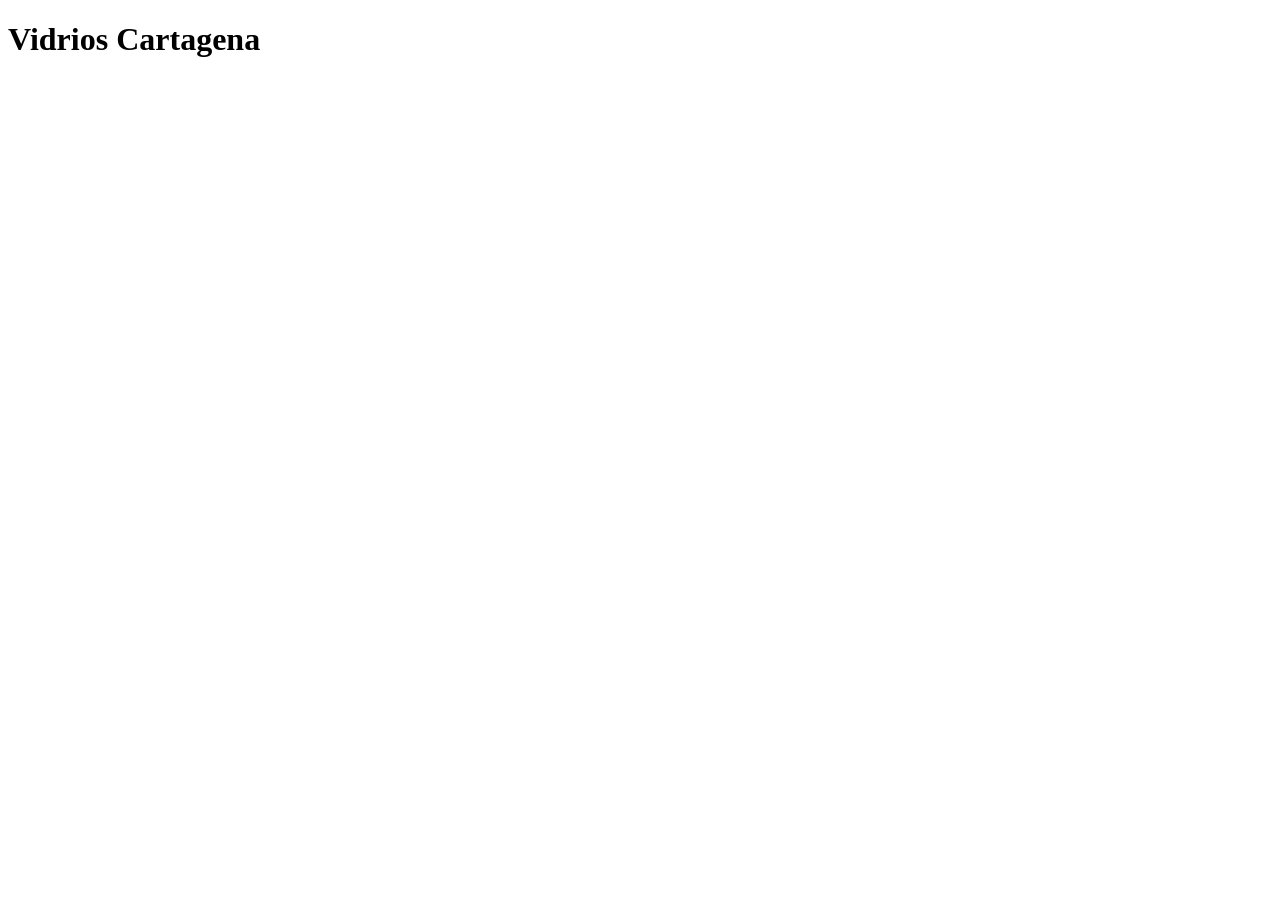
==== index.html @ be407538 "chore: estructura inicial del proyecto Vidrios Cartagena" ====
﻿<!DOCTYPE html>
<html lang="es">
<head>
  <meta charset="UTF-8">
  <meta name="viewport" content="width=device-width, initial-scale=1.0">
  <meta name="description" content="Vidrios Cartagena: puertas, ventanas, puertas ventana y divisiones de baño y cocina.">
  <title>Vidrios Cartagena</title>
  <link rel="stylesheet" href="assets/css/main.css">
</head>
<body>
  <h1>Vidrios Cartagena</h1>
  <script src="assets/js/main.js" type="module"></script>
</body>
</html>
---- assets/css/main.css ----
﻿@import "base/variables.css";
@import "base/reset.css";
@import "base/typography.css";
@import "components/navbar.css";
@import "components/buttons.css";
@import "components/cards.css";
@import "components/hero.css";
@import "components/gallery.css";
@import "components/footer.css";
@import "animations.css";
@import "responsive.css";
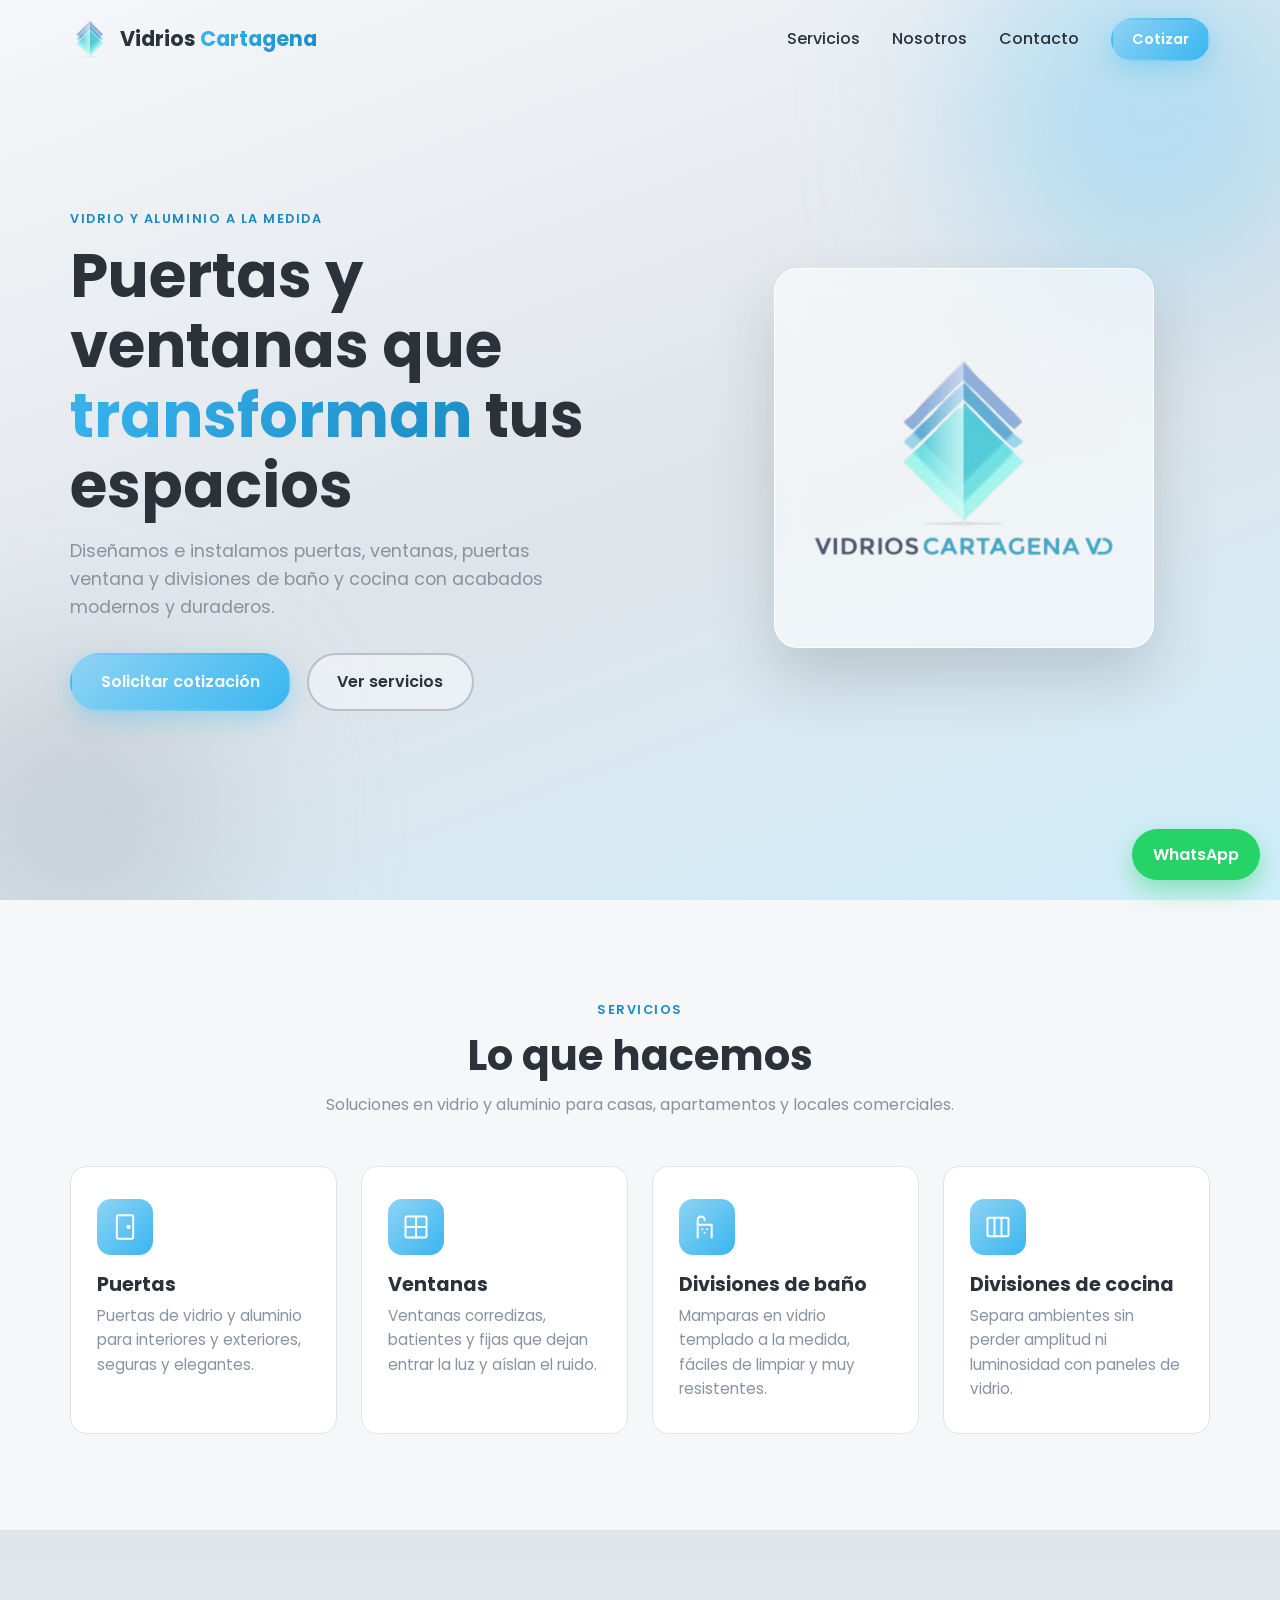
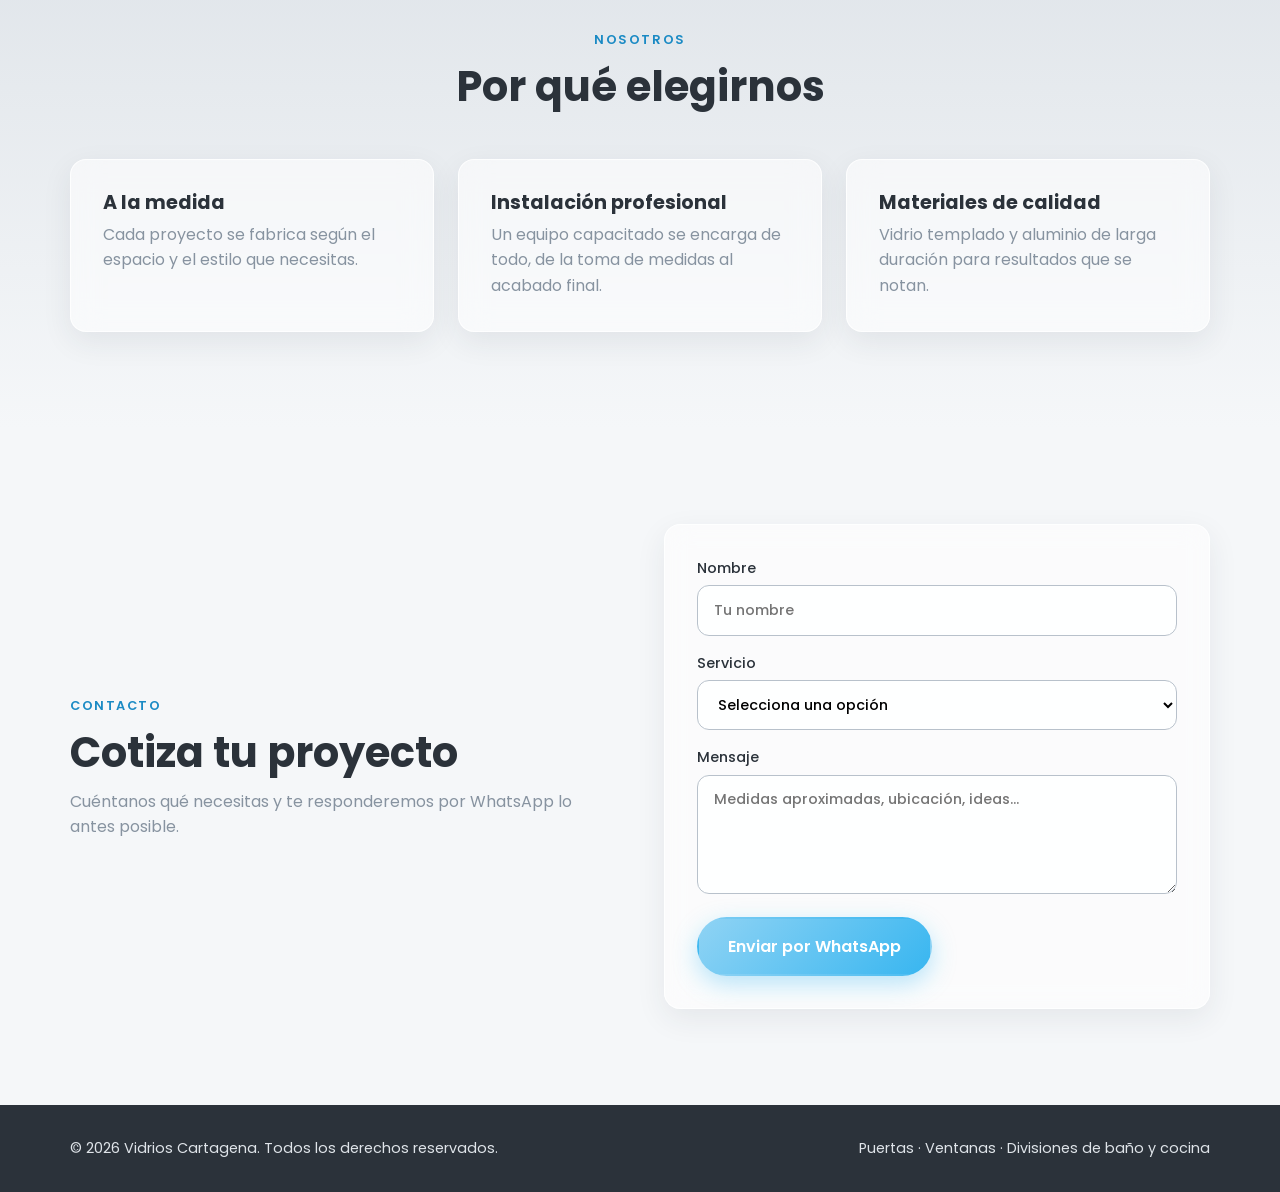
==== commit 1237a0d9: "desarollo de la pagina web" ====
--- a/index.html
+++ b/index.html
@@ -3,12 +3,130 @@
 <head>
   <meta charset="UTF-8">
   <meta name="viewport" content="width=device-width, initial-scale=1.0">
-  <meta name="description" content="Vidrios Cartagena: puertas, ventanas, puertas ventana y divisiones de baño y cocina.">
-  <title>Vidrios Cartagena</title>
+  <meta name="description" content="Vidrios Cartagena: puertas, ventanas, puertas ventana y divisiones de baño y cocina a la medida.">
+  <title>Vidrios Cartagena | Puertas, ventanas y divisiones</title>
+  <link rel="preconnect" href="https://fonts.googleapis.com">
+  <link rel="preconnect" href="https://fonts.gstatic.com" crossorigin>
+  <link href="https://fonts.googleapis.com/css2?family=Poppins:wght@400;500;600;700&display=swap" rel="stylesheet">
+  <link rel="icon" type="image/png" href="assets/img/logo/favicon.png">
   <link rel="stylesheet" href="assets/css/main.css">
 </head>
 <body>
-  <h1>Vidrios Cartagena</h1>
+
+  <header class="navbar">
+    <div class="container nav-inner">
+      <a href="#inicio" class="logo"><img src="assets/img/logo/logo-icon.png" alt="" width="40" height="40"><span>Vidrios <span class="gradient-text">Cartagena</span></span></a>
+      <nav class="nav-links" aria-label="Principal">
+        <a href="#servicios">Servicios</a>
+        <a href="#nosotros">Nosotros</a>
+        <a href="#contacto">Contacto</a>
+        <a href="#contacto" class="btn btn-primary btn-sm">Cotizar</a>
+      </nav>
+      <button class="nav-toggle" aria-label="Abrir menú" aria-expanded="false"><span></span><span></span><span></span></button>
+    </div>
+  </header>
+
+  <main>
+    <section id="inicio" class="hero">
+      <div class="blob blob-1"></div>
+      <div class="blob blob-2"></div>
+      <div class="container hero-inner">
+        <div class="hero-text reveal">
+          <span class="eyebrow">Vidrio y aluminio a la medida</span>
+          <h1>Puertas y ventanas que <span class="gradient-text">transforman</span> tus espacios</h1>
+          <p>Diseñamos e instalamos puertas, ventanas, puertas ventana y divisiones de baño y cocina con acabados modernos y duraderos.</p>
+          <div class="hero-actions">
+            <a href="#contacto" class="btn btn-primary">Solicitar cotización</a>
+            <a href="#servicios" class="btn btn-ghost">Ver servicios</a>
+          </div>
+        </div>
+        <div class="hero-visual reveal" data-delay="150">
+          <div class="pane pane-logo"><img src="assets/img/logo/logo.png" alt="Logo de Vidrios Cartagena" width="334" height="224"></div>
+        </div>
+      </div>
+    </section>
+
+    <section id="servicios">
+      <div class="container">
+        <div class="section-head reveal">
+          <span class="eyebrow">Servicios</span>
+          <h2>Lo que hacemos</h2>
+          <p>Soluciones en vidrio y aluminio para casas, apartamentos y locales comerciales.</p>
+        </div>
+        <div class="cards">
+          <article class="card reveal">
+            <div class="icon"><svg viewBox="0 0 24 24"><rect x="5" y="2" width="14" height="20" rx="1"/><circle cx="15" cy="12" r="1"/></svg></div>
+            <h3>Puertas</h3>
+            <p>Puertas de vidrio y aluminio para interiores y exteriores, seguras y elegantes.</p>
+          </article>
+          <article class="card reveal" data-delay="100">
+            <div class="icon"><svg viewBox="0 0 24 24"><rect x="3" y="3" width="18" height="18" rx="1"/><path d="M12 3v18M3 12h18"/></svg></div>
+            <h3>Ventanas</h3>
+            <p>Ventanas corredizas, batientes y fijas que dejan entrar la luz y aíslan el ruido.</p>
+          </article>
+          <article class="card reveal" data-delay="200">
+            <div class="icon"><svg viewBox="0 0 24 24"><path d="M4 21V6a3 3 0 0 1 6 0M4 10h12v11M8 14v.01M12 14v.01M10 17v.01"/></svg></div>
+            <h3>Divisiones de baño</h3>
+            <p>Mamparas en vidrio templado a la medida, fáciles de limpiar y muy resistentes.</p>
+          </article>
+          <article class="card reveal" data-delay="300">
+            <div class="icon"><svg viewBox="0 0 24 24"><rect x="3" y="4" width="18" height="16" rx="1"/><path d="M9 4v16M15 4v16"/></svg></div>
+            <h3>Divisiones de cocina</h3>
+            <p>Separa ambientes sin perder amplitud ni luminosidad con paneles de vidrio.</p>
+          </article>
+        </div>
+      </div>
+    </section>
+
+    <section id="nosotros" class="about">
+      <div class="container">
+        <div class="section-head reveal">
+          <span class="eyebrow">Nosotros</span>
+          <h2>Por qué elegirnos</h2>
+        </div>
+        <div class="features">
+          <div class="glass-box reveal"><h3>A la medida</h3><p>Cada proyecto se fabrica según el espacio y el estilo que necesitas.</p></div>
+          <div class="glass-box reveal" data-delay="100"><h3>Instalación profesional</h3><p>Un equipo capacitado se encarga de todo, de la toma de medidas al acabado final.</p></div>
+          <div class="glass-box reveal" data-delay="200"><h3>Materiales de calidad</h3><p>Vidrio templado y aluminio de larga duración para resultados que se notan.</p></div>
+        </div>
+      </div>
+    </section>
+
+    <section id="contacto">
+      <div class="container contact-grid">
+        <div class="reveal">
+          <span class="eyebrow">Contacto</span>
+          <h2>Cotiza tu proyecto</h2>
+          <p class="muted">Cuéntanos qué necesitas y te responderemos por WhatsApp lo antes posible.</p>
+        </div>
+        <form id="form-contacto" class="glass-box reveal" data-delay="150">
+          <label>Nombre<input type="text" name="nombre" required placeholder="Tu nombre"></label>
+          <label>Servicio
+            <select name="servicio" required>
+              <option value="">Selecciona una opción</option>
+              <option>Puertas</option>
+              <option>Ventanas</option>
+              <option>Puertas ventana</option>
+              <option>División de baño</option>
+              <option>División de cocina</option>
+            </select>
+          </label>
+          <label>Mensaje<textarea name="mensaje" rows="4" placeholder="Medidas aproximadas, ubicación, ideas..."></textarea></label>
+          <button type="submit" class="btn btn-primary">Enviar por WhatsApp</button>
+        </form>
+      </div>
+    </section>
+  </main>
+
+  <footer class="footer">
+    <div class="container footer-inner">
+      <span>© 2026 Vidrios Cartagena. Todos los derechos reservados.</span>
+      <span>Puertas · Ventanas · Divisiones de baño y cocina</span>
+    </div>
+  </footer>
+
+  <a href="https://wa.me/573000000000" class="wa-float" target="_blank" rel="noopener" aria-label="Escríbenos por WhatsApp">WhatsApp</a>
+
   <script src="assets/js/main.js" type="module"></script>
 </body>
 </html>
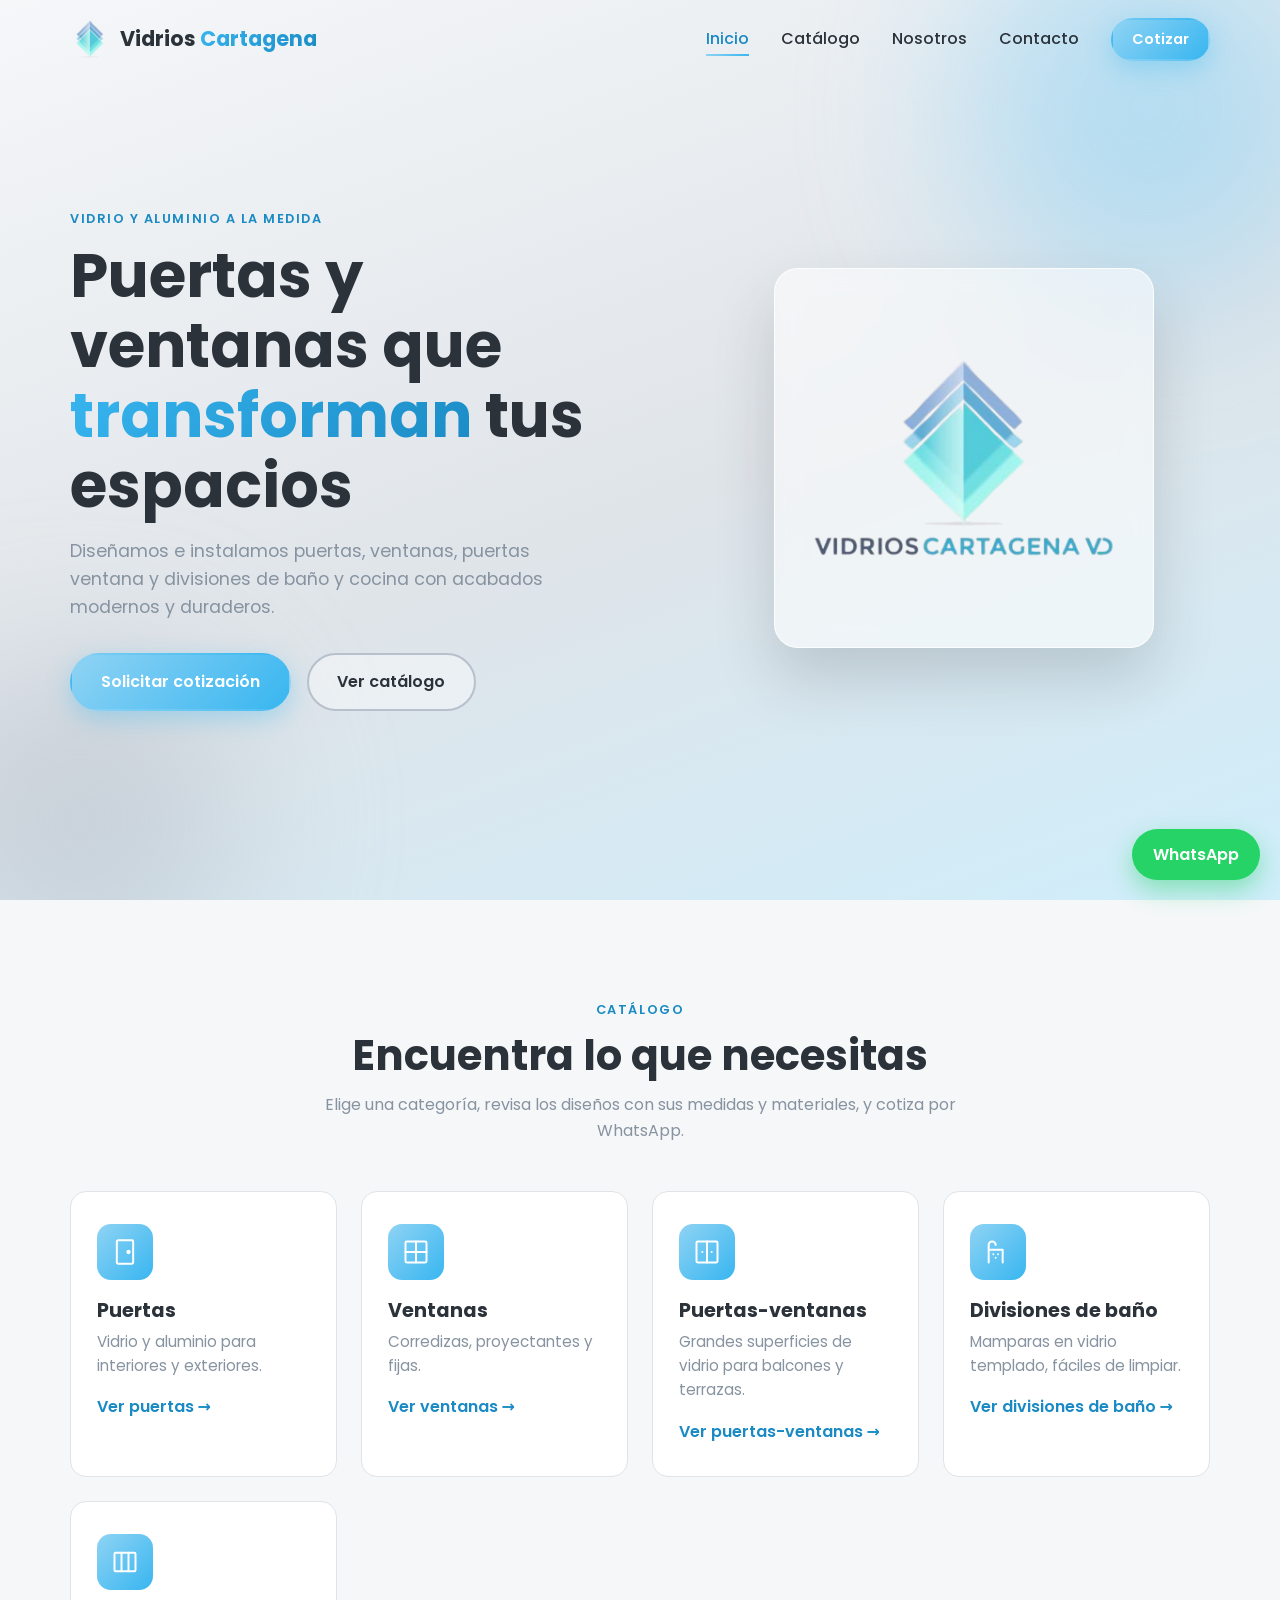
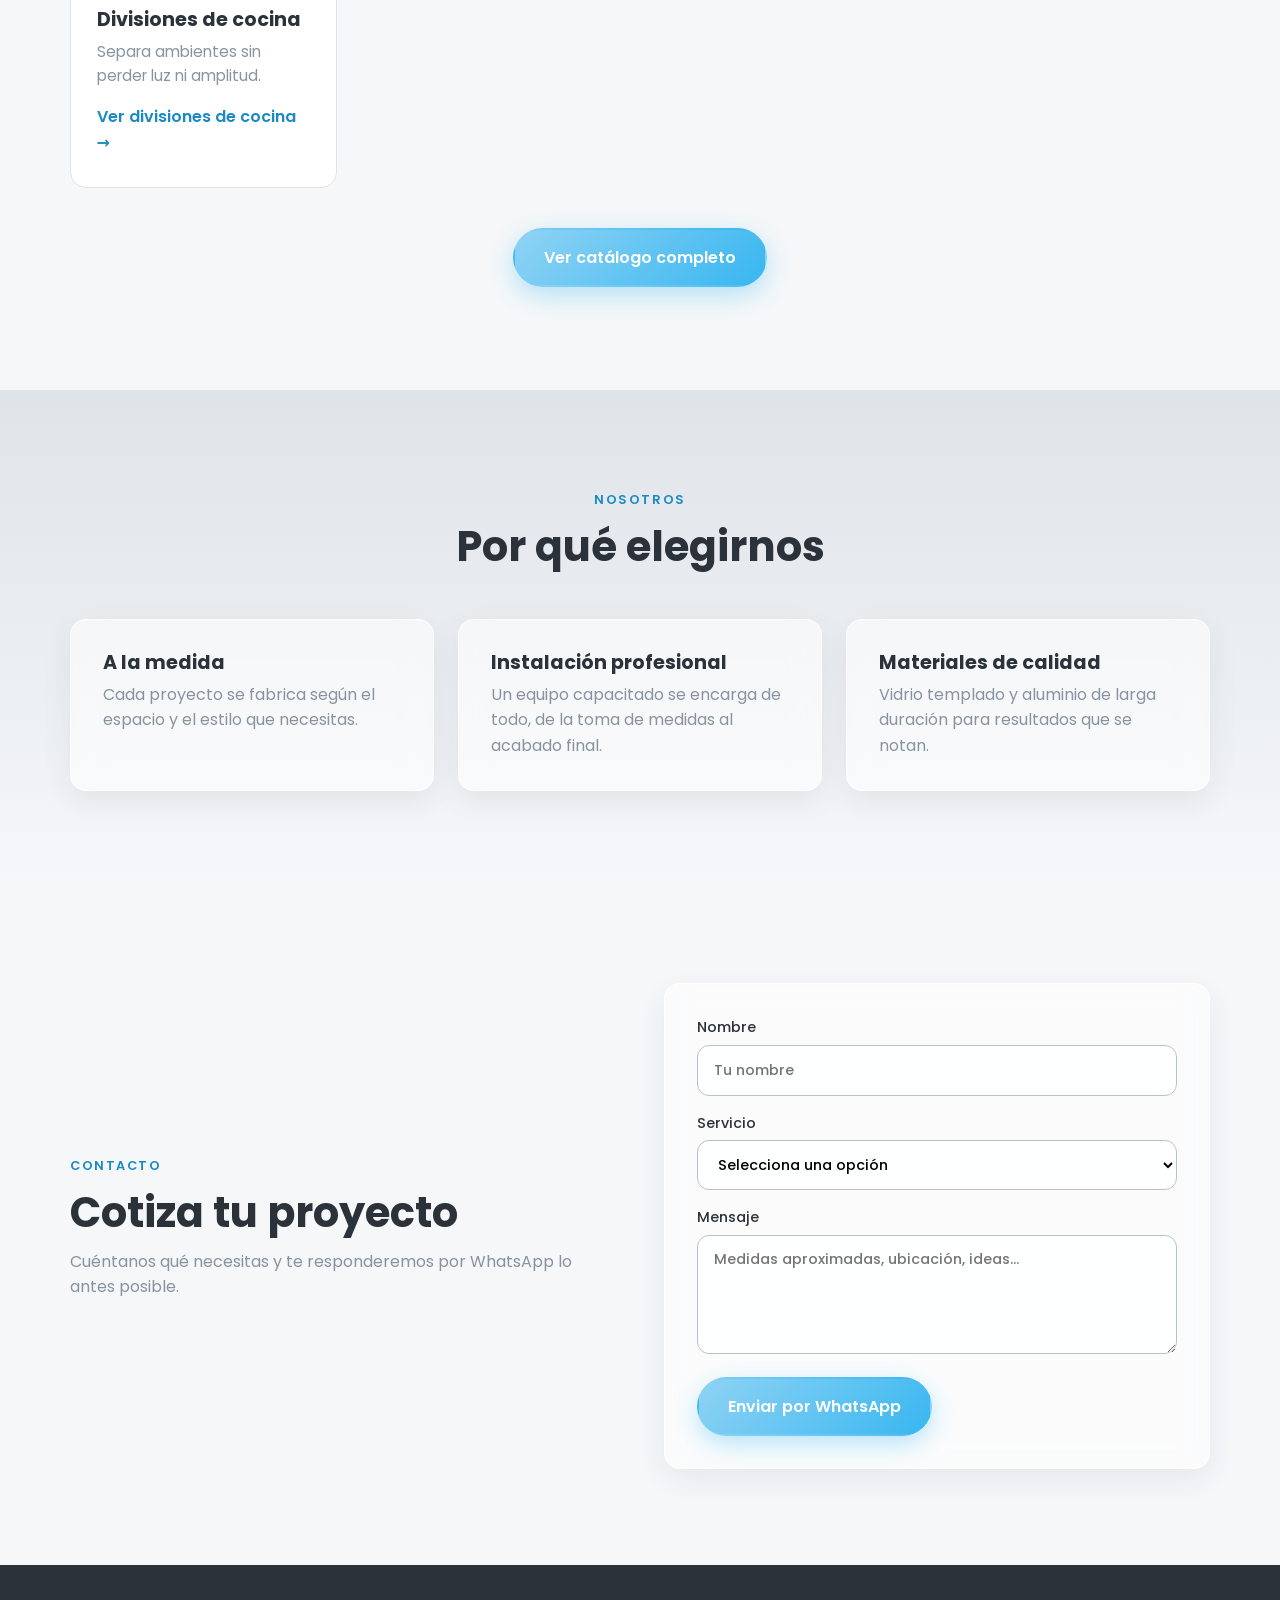
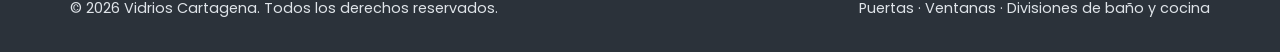
==== commit f234d4eb: "feat: vista previa de producto al compartir por WhatsApp" ====
--- a/index.html
+++ b/index.html
@@ -11,20 +11,9 @@
   <link rel="icon" type="image/png" href="assets/img/logo/favicon.png">
   <link rel="stylesheet" href="assets/css/main.css">
 </head>
-<body>
+<body data-page="home">
 
-  <header class="navbar">
-    <div class="container nav-inner">
-      <a href="#inicio" class="logo"><img src="assets/img/logo/logo-icon.png" alt="" width="40" height="40"><span>Vidrios <span class="gradient-text">Cartagena</span></span></a>
-      <nav class="nav-links" aria-label="Principal">
-        <a href="#servicios">Servicios</a>
-        <a href="#nosotros">Nosotros</a>
-        <a href="#contacto">Contacto</a>
-        <a href="#contacto" class="btn btn-primary btn-sm">Cotizar</a>
-      </nav>
-      <button class="nav-toggle" aria-label="Abrir menú" aria-expanded="false"><span></span><span></span><span></span></button>
-    </div>
-  </header>
+  <div id="site-header"></div>
 
   <main>
     <section id="inicio" class="hero">
@@ -37,7 +26,7 @@
           <p>Diseñamos e instalamos puertas, ventanas, puertas ventana y divisiones de baño y cocina con acabados modernos y duraderos.</p>
           <div class="hero-actions">
             <a href="#contacto" class="btn btn-primary">Solicitar cotización</a>
-            <a href="#servicios" class="btn btn-ghost">Ver servicios</a>
+            <a href="catalogo.html" class="btn btn-ghost">Ver catálogo</a>
           </div>
         </div>
         <div class="hero-visual reveal" data-delay="150">
@@ -46,34 +35,47 @@
       </div>
     </section>
 
-    <section id="servicios">
+    <section id="categorias">
       <div class="container">
         <div class="section-head reveal">
-          <span class="eyebrow">Servicios</span>
-          <h2>Lo que hacemos</h2>
-          <p>Soluciones en vidrio y aluminio para casas, apartamentos y locales comerciales.</p>
+          <span class="eyebrow">Catálogo</span>
+          <h2>Encuentra lo que necesitas</h2>
+          <p>Elige una categoría, revisa los diseños con sus medidas y materiales, y cotiza por WhatsApp.</p>
         </div>
         <div class="cards">
-          <article class="card reveal">
+          <a class="card reveal" href="catalogo.html?cat=puertas">
             <div class="icon"><svg viewBox="0 0 24 24"><rect x="5" y="2" width="14" height="20" rx="1"/><circle cx="15" cy="12" r="1"/></svg></div>
             <h3>Puertas</h3>
-            <p>Puertas de vidrio y aluminio para interiores y exteriores, seguras y elegantes.</p>
-          </article>
-          <article class="card reveal" data-delay="100">
+            <p>Vidrio y aluminio para interiores y exteriores.</p>
+            <span class="card-link">Ver puertas →</span>
+          </a>
+          <a class="card reveal" data-delay="100" href="catalogo.html?cat=ventanas">
             <div class="icon"><svg viewBox="0 0 24 24"><rect x="3" y="3" width="18" height="18" rx="1"/><path d="M12 3v18M3 12h18"/></svg></div>
             <h3>Ventanas</h3>
-            <p>Ventanas corredizas, batientes y fijas que dejan entrar la luz y aíslan el ruido.</p>
-          </article>
-          <article class="card reveal" data-delay="200">
+            <p>Corredizas, proyectantes y fijas.</p>
+            <span class="card-link">Ver ventanas →</span>
+          </a>
+          <a class="card reveal" data-delay="200" href="catalogo.html?cat=puertas-ventanas">
+            <div class="icon"><svg viewBox="0 0 24 24"><rect x="3" y="3" width="18" height="18" rx="1"/><path d="M12 3v18M8 12h.01M16 12h.01"/></svg></div>
+            <h3>Puertas-ventanas</h3>
+            <p>Grandes superficies de vidrio para balcones y terrazas.</p>
+            <span class="card-link">Ver puertas-ventanas →</span>
+          </a>
+          <a class="card reveal" data-delay="300" href="catalogo.html?cat=divisiones-bano">
             <div class="icon"><svg viewBox="0 0 24 24"><path d="M4 21V6a3 3 0 0 1 6 0M4 10h12v11M8 14v.01M12 14v.01M10 17v.01"/></svg></div>
             <h3>Divisiones de baño</h3>
-            <p>Mamparas en vidrio templado a la medida, fáciles de limpiar y muy resistentes.</p>
-          </article>
-          <article class="card reveal" data-delay="300">
+            <p>Mamparas en vidrio templado, fáciles de limpiar.</p>
+            <span class="card-link">Ver divisiones de baño →</span>
+          </a>
+          <a class="card reveal" data-delay="400" href="catalogo.html?cat=divisiones-cocina">
             <div class="icon"><svg viewBox="0 0 24 24"><rect x="3" y="4" width="18" height="16" rx="1"/><path d="M9 4v16M15 4v16"/></svg></div>
             <h3>Divisiones de cocina</h3>
-            <p>Separa ambientes sin perder amplitud ni luminosidad con paneles de vidrio.</p>
-          </article>
+            <p>Separa ambientes sin perder luz ni amplitud.</p>
+            <span class="card-link">Ver divisiones de cocina →</span>
+          </a>
+        </div>
+        <div class="center-cta reveal">
+          <a href="catalogo.html" class="btn btn-primary">Ver catálogo completo</a>
         </div>
       </div>
     </section>
@@ -118,12 +120,7 @@
     </section>
   </main>
 
-  <footer class="footer">
-    <div class="container footer-inner">
-      <span>© 2026 Vidrios Cartagena. Todos los derechos reservados.</span>
-      <span>Puertas · Ventanas · Divisiones de baño y cocina</span>
-    </div>
-  </footer>
+  <div id="site-footer"></div>
 
   <a href="https://wa.me/573000000000" class="wa-float" target="_blank" rel="noopener" aria-label="Escríbenos por WhatsApp">WhatsApp</a>
 
--- a/assets/css/main.css
+++ b/assets/css/main.css
@@ -7,5 +7,7 @@
 @import "components/hero.css";
 @import "components/gallery.css";
 @import "components/footer.css";
+@import "components/catalog.css";
+@import "components/product.css";
 @import "animations.css";
 @import "responsive.css";
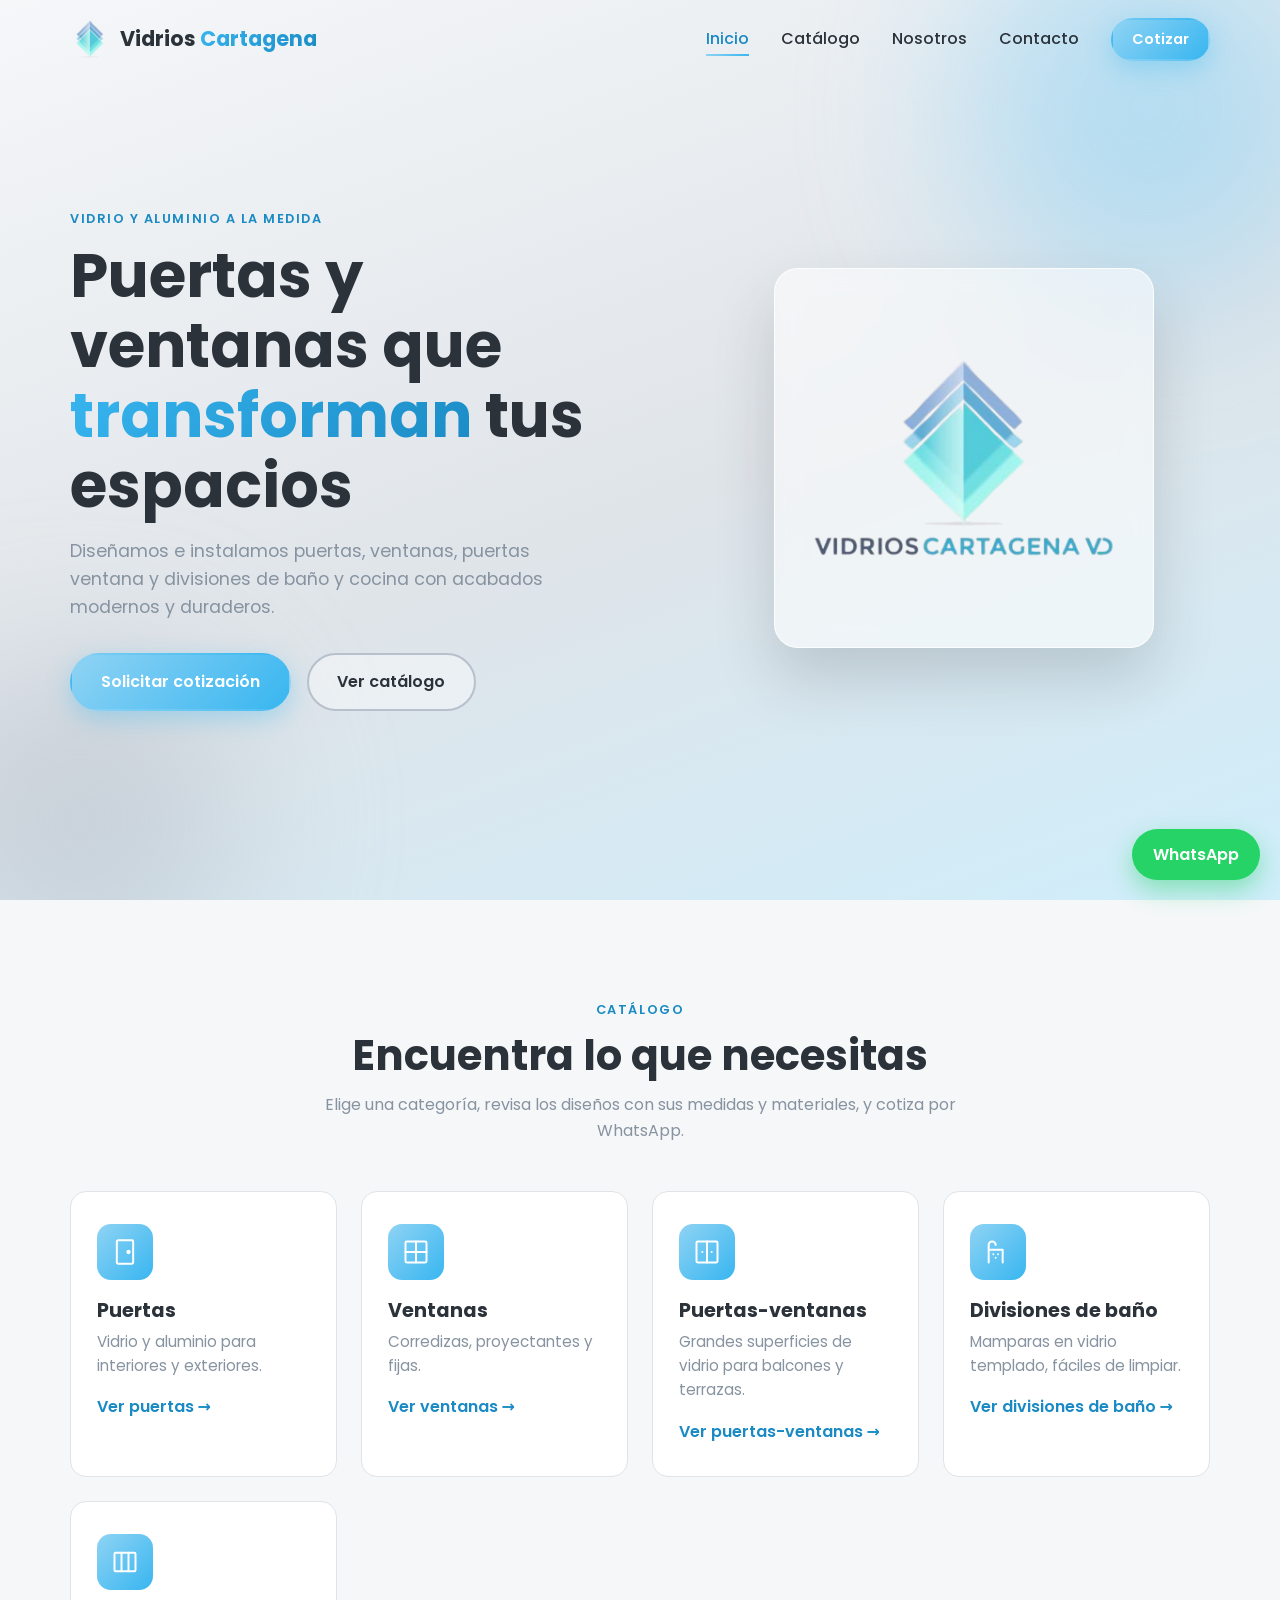
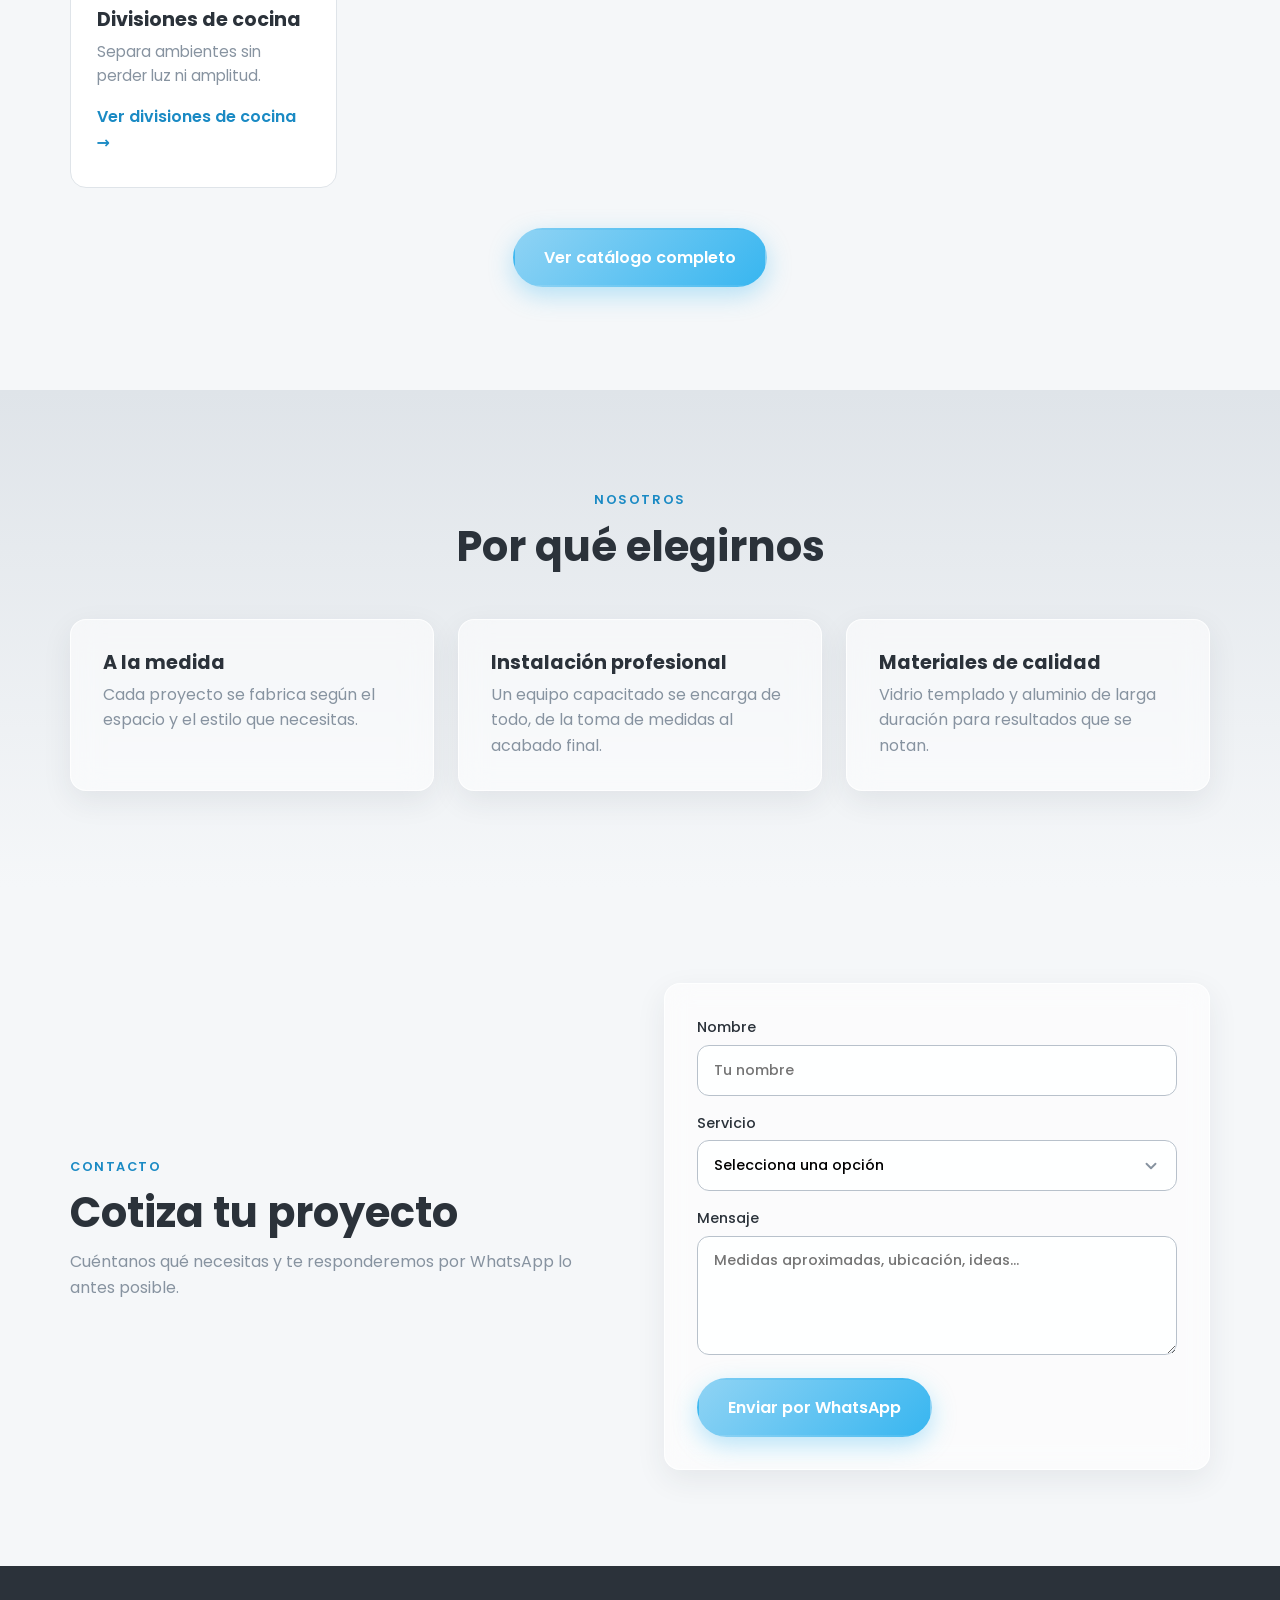
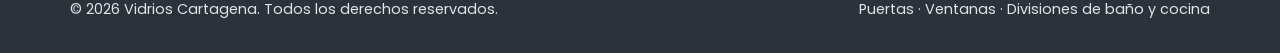
==== commit 1d5d8dd5: "feat: diseño responsive para telefono" ====
--- a/index.html
+++ b/index.html
@@ -2,7 +2,8 @@
 <html lang="es">
 <head>
   <meta charset="UTF-8">
-  <meta name="viewport" content="width=device-width, initial-scale=1.0">
+  <meta name="viewport" content="width=device-width, initial-scale=1.0, viewport-fit=cover">
+  <meta name="theme-color" content="#dfe4e9">
   <meta name="description" content="Vidrios Cartagena: puertas, ventanas, puertas ventana y divisiones de baño y cocina a la medida.">
   <title>Vidrios Cartagena | Puertas, ventanas y divisiones</title>
   <link rel="preconnect" href="https://fonts.googleapis.com">
